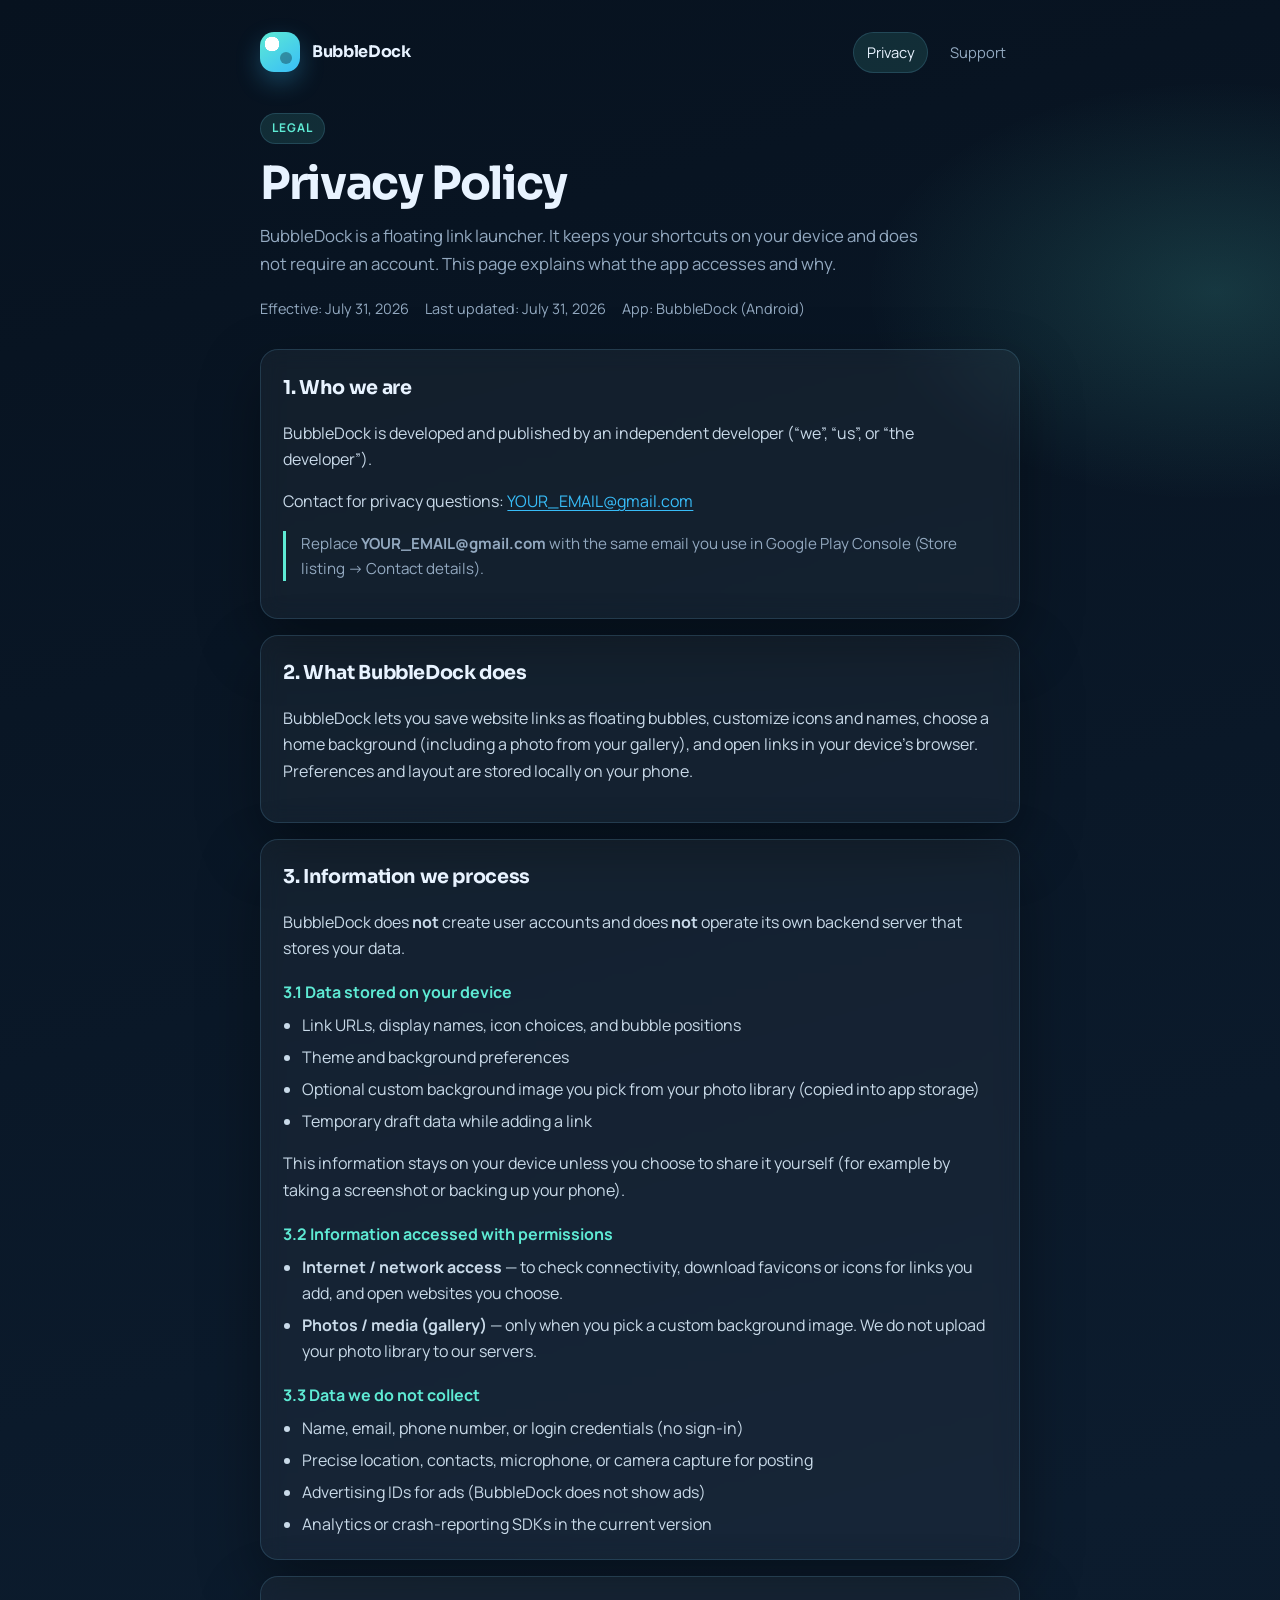
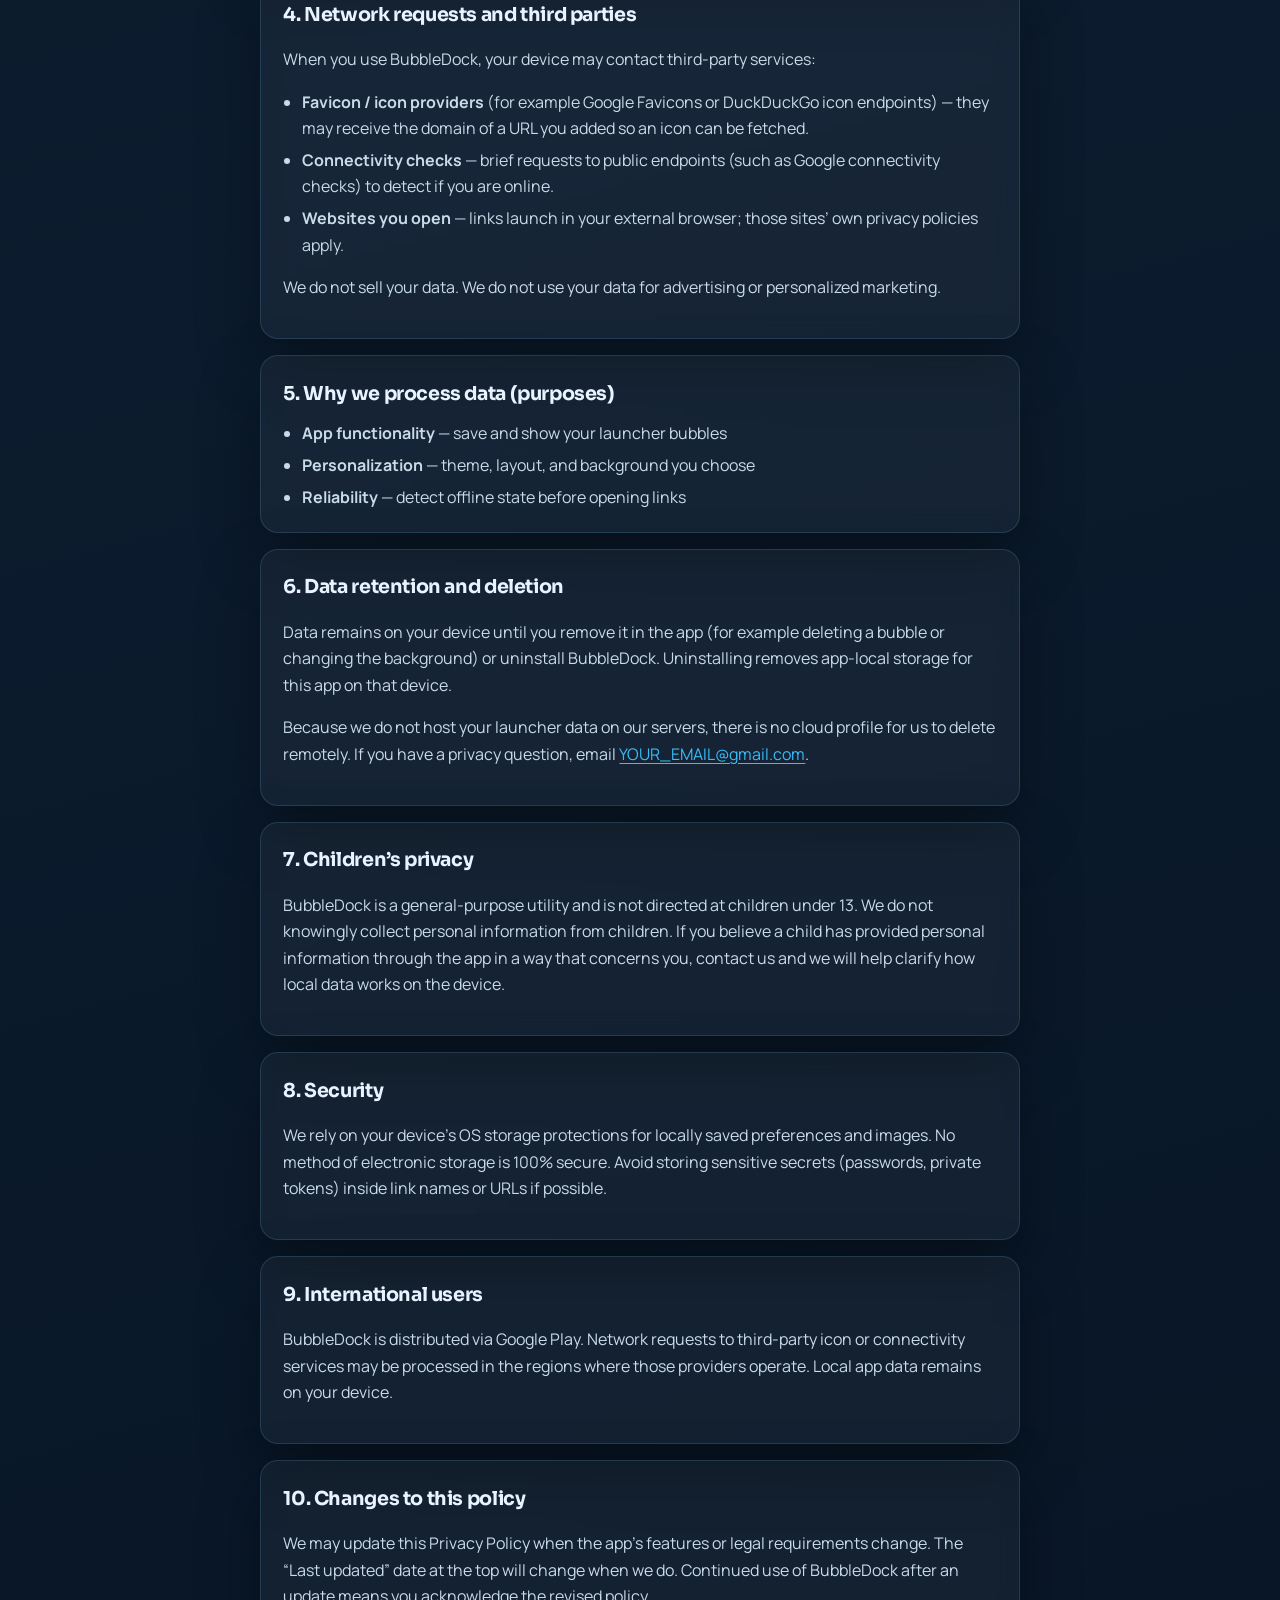
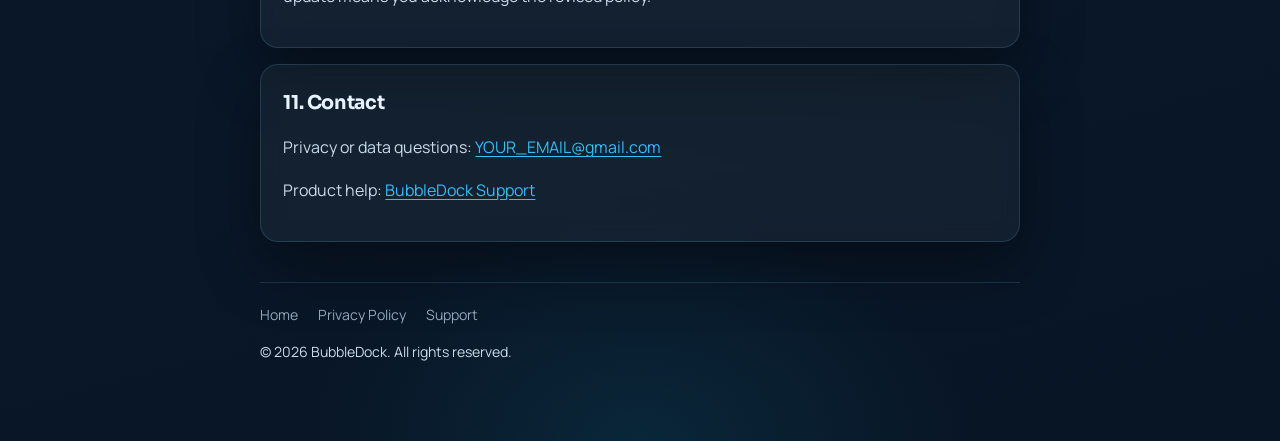
==== privacy.html @ 8c709d70 "Add files via upload" ====
<!DOCTYPE html>
<html lang="en">
<head>
  <meta charset="UTF-8" />
  <meta name="viewport" content="width=device-width, initial-scale=1" />
  <title>Privacy Policy · BubbleDock</title>
  <meta name="description" content="Privacy Policy for BubbleDock — a floating link launcher for Android." />
  <link rel="preconnect" href="https://fonts.googleapis.com" />
  <link rel="preconnect" href="https://fonts.gstatic.com" crossorigin />
  <link href="https://fonts.googleapis.com/css2?family=Manrope:wght@400;600;700&family=Sora:wght@600;700&display=swap" rel="stylesheet" />
  <link rel="stylesheet" href="styles.css" />
</head>
<body>
  <div class="shell">
    <nav class="topnav" aria-label="Primary">
      <a class="brand" href="index.html">
        <span class="brand-mark" aria-hidden="true"></span>
        BubbleDock
      </a>
      <div class="nav-links">
        <a href="privacy.html" class="active">Privacy</a>
        <a href="support.html">Support</a>
      </div>
    </nav>

    <header class="hero">
      <p class="eyebrow">Legal</p>
      <h1>Privacy Policy</h1>
      <p class="lede">
        BubbleDock is a floating link launcher. It keeps your shortcuts on your device
        and does not require an account. This page explains what the app accesses and why.
      </p>
      <div class="meta">
        <span>Effective: July 31, 2026</span>
        <span>Last updated: July 31, 2026</span>
        <span>App: BubbleDock (Android)</span>
      </div>
    </header>

    <section class="card">
      <h2>1. Who we are</h2>
      <p>
        BubbleDock is developed and published by an independent developer
        (“we”, “us”, or “the developer”).
      </p>
      <p>
        <!-- REPLACE with your real contact email before publishing -->
        Contact for privacy questions:
        <a href="mailto:YOUR_EMAIL@gmail.com">YOUR_EMAIL@gmail.com</a>
      </p>
      <p class="note">
        Replace <strong>YOUR_EMAIL@gmail.com</strong> with the same email you use in
        Google Play Console (Store listing → Contact details).
      </p>
    </section>

    <section class="card">
      <h2>2. What BubbleDock does</h2>
      <p>
        BubbleDock lets you save website links as floating bubbles, customize icons and
        names, choose a home background (including a photo from your gallery), and open
        links in your device’s browser. Preferences and layout are stored locally on your phone.
      </p>
    </section>

    <section class="card">
      <h2>3. Information we process</h2>
      <p>
        BubbleDock does <strong>not</strong> create user accounts and does
        <strong>not</strong> operate its own backend server that stores your data.
      </p>

      <h3>3.1 Data stored on your device</h3>
      <ul>
        <li>Link URLs, display names, icon choices, and bubble positions</li>
        <li>Theme and background preferences</li>
        <li>Optional custom background image you pick from your photo library (copied into app storage)</li>
        <li>Temporary draft data while adding a link</li>
      </ul>
      <p>
        This information stays on your device unless you choose to share it yourself
        (for example by taking a screenshot or backing up your phone).
      </p>

      <h3>3.2 Information accessed with permissions</h3>
      <ul>
        <li>
          <strong>Internet / network access</strong> — to check connectivity, download
          favicons or icons for links you add, and open websites you choose.
        </li>
        <li>
          <strong>Photos / media (gallery)</strong> — only when you pick a custom
          background image. We do not upload your photo library to our servers.
        </li>
      </ul>

      <h3>3.3 Data we do not collect</h3>
      <ul>
        <li>Name, email, phone number, or login credentials (no sign-in)</li>
        <li>Precise location, contacts, microphone, or camera capture for posting</li>
        <li>Advertising IDs for ads (BubbleDock does not show ads)</li>
        <li>Analytics or crash-reporting SDKs in the current version</li>
      </ul>
    </section>

    <section class="card">
      <h2>4. Network requests and third parties</h2>
      <p>When you use BubbleDock, your device may contact third-party services:</p>
      <ul>
        <li>
          <strong>Favicon / icon providers</strong> (for example Google Favicons or
          DuckDuckGo icon endpoints) — they may receive the domain of a URL you added
          so an icon can be fetched.
        </li>
        <li>
          <strong>Connectivity checks</strong> — brief requests to public endpoints
          (such as Google connectivity checks) to detect if you are online.
        </li>
        <li>
          <strong>Websites you open</strong> — links launch in your external browser;
          those sites’ own privacy policies apply.
        </li>
      </ul>
      <p>
        We do not sell your data. We do not use your data for advertising or
        personalized marketing.
      </p>
    </section>

    <section class="card">
      <h2>5. Why we process data (purposes)</h2>
      <ul>
        <li><strong>App functionality</strong> — save and show your launcher bubbles</li>
        <li><strong>Personalization</strong> — theme, layout, and background you choose</li>
        <li><strong>Reliability</strong> — detect offline state before opening links</li>
      </ul>
    </section>

    <section class="card">
      <h2>6. Data retention and deletion</h2>
      <p>
        Data remains on your device until you remove it in the app (for example deleting
        a bubble or changing the background) or uninstall BubbleDock. Uninstalling removes
        app-local storage for this app on that device.
      </p>
      <p>
        Because we do not host your launcher data on our servers, there is no cloud
        profile for us to delete remotely. If you have a privacy question, email
        <a href="mailto:YOUR_EMAIL@gmail.com">YOUR_EMAIL@gmail.com</a>.
      </p>
    </section>

    <section class="card">
      <h2>7. Children’s privacy</h2>
      <p>
        BubbleDock is a general-purpose utility and is not directed at children under 13.
        We do not knowingly collect personal information from children. If you believe a
        child has provided personal information through the app in a way that concerns you,
        contact us and we will help clarify how local data works on the device.
      </p>
    </section>

    <section class="card">
      <h2>8. Security</h2>
      <p>
        We rely on your device’s OS storage protections for locally saved preferences and
        images. No method of electronic storage is 100% secure. Avoid storing sensitive
        secrets (passwords, private tokens) inside link names or URLs if possible.
      </p>
    </section>

    <section class="card">
      <h2>9. International users</h2>
      <p>
        BubbleDock is distributed via Google Play. Network requests to third-party icon or
        connectivity services may be processed in the regions where those providers operate.
        Local app data remains on your device.
      </p>
    </section>

    <section class="card">
      <h2>10. Changes to this policy</h2>
      <p>
        We may update this Privacy Policy when the app’s features or legal requirements
        change. The “Last updated” date at the top will change when we do. Continued use
        of BubbleDock after an update means you acknowledge the revised policy.
      </p>
    </section>

    <section class="card">
      <h2>11. Contact</h2>
      <p>
        Privacy or data questions:
        <a href="mailto:YOUR_EMAIL@gmail.com">YOUR_EMAIL@gmail.com</a>
      </p>
      <p>
        Product help:
        <a href="support.html">BubbleDock Support</a>
      </p>
    </section>

    <footer>
      <div class="footer-links">
        <a href="index.html">Home</a>
        <a href="privacy.html">Privacy Policy</a>
        <a href="support.html">Support</a>
      </div>
      <p>© 2026 BubbleDock. All rights reserved.</p>
    </footer>
  </div>
</body>
</html>
---- styles.css ----
:root {
  --bg-deep: #07121f;
  --bg-mid: #0c1c2e;
  --bg-card: rgba(255, 255, 255, 0.045);
  --line: rgba(125, 211, 252, 0.16);
  --text: #e8f3ff;
  --muted: #93a9c0;
  --accent: #5eead4;
  --accent-2: #38bdf8;
  --accent-soft: rgba(94, 234, 212, 0.12);
  --warn: #fbbf24;
  --radius: 18px;
  --shadow: 0 24px 60px rgba(0, 0, 0, 0.35);
  --max: 760px;
  --font-display: "Sora", system-ui, sans-serif;
  --font-body: "Manrope", system-ui, sans-serif;
}

*,
*::before,
*::after {
  box-sizing: border-box;
}

html {
  scroll-behavior: smooth;
}

body {
  margin: 0;
  min-height: 100vh;
  color: var(--text);
  font-family: var(--font-body);
  background:
    radial-gradient(900px 500px at 12% -10%, rgba(56, 189, 248, 0.22), transparent 55%),
    radial-gradient(700px 420px at 95% 8%, rgba(94, 234, 212, 0.16), transparent 50%),
    radial-gradient(600px 400px at 50% 100%, rgba(14, 116, 144, 0.18), transparent 55%),
    linear-gradient(165deg, var(--bg-deep), var(--bg-mid) 45%, #081525);
  line-height: 1.65;
}

a {
  color: var(--accent-2);
  text-decoration-thickness: 1px;
  text-underline-offset: 3px;
}

a:hover {
  color: var(--accent);
}

.shell {
  width: min(var(--max), calc(100% - 2rem));
  margin: 0 auto;
  padding: 2rem 0 4rem;
}

.topnav {
  display: flex;
  align-items: center;
  justify-content: space-between;
  gap: 1rem;
  margin-bottom: 2.5rem;
}

.brand {
  display: inline-flex;
  align-items: center;
  gap: 0.75rem;
  color: var(--text);
  text-decoration: none;
  font-family: var(--font-display);
  font-weight: 700;
  letter-spacing: -0.02em;
}

.brand-mark {
  width: 40px;
  height: 40px;
  border-radius: 14px;
  background:
    radial-gradient(circle at 30% 30%, #fff 0 18%, transparent 19%),
    linear-gradient(145deg, var(--accent), var(--accent-2));
  box-shadow: 0 10px 24px rgba(56, 189, 248, 0.28);
  position: relative;
}

.brand-mark::after {
  content: "";
  position: absolute;
  inset: auto 8px 8px auto;
  width: 12px;
  height: 12px;
  border-radius: 50%;
  background: rgba(7, 18, 31, 0.35);
}

.nav-links {
  display: flex;
  gap: 0.5rem;
  flex-wrap: wrap;
}

.nav-links a {
  color: var(--muted);
  text-decoration: none;
  font-size: 0.92rem;
  padding: 0.45rem 0.8rem;
  border-radius: 999px;
  border: 1px solid transparent;
}

.nav-links a:hover,
.nav-links a.active {
  color: var(--text);
  background: var(--accent-soft);
  border-color: var(--line);
}

.hero {
  margin-bottom: 1.75rem;
}

.eyebrow {
  display: inline-block;
  margin: 0 0 0.85rem;
  padding: 0.3rem 0.7rem;
  border-radius: 999px;
  border: 1px solid var(--line);
  background: var(--accent-soft);
  color: var(--accent);
  font-size: 0.75rem;
  font-weight: 700;
  letter-spacing: 0.08em;
  text-transform: uppercase;
}

h1 {
  margin: 0 0 0.75rem;
  font-family: var(--font-display);
  font-size: clamp(2rem, 5vw, 2.85rem);
  line-height: 1.15;
  letter-spacing: -0.03em;
}

.lede {
  margin: 0;
  max-width: 42rem;
  color: var(--muted);
  font-size: 1.05rem;
}

.meta {
  display: flex;
  flex-wrap: wrap;
  gap: 0.6rem 1rem;
  margin-top: 1.25rem;
  color: var(--muted);
  font-size: 0.9rem;
}

.card {
  background: var(--bg-card);
  border: 1px solid var(--line);
  border-radius: var(--radius);
  padding: 1.35rem 1.4rem;
  box-shadow: var(--shadow);
  backdrop-filter: blur(10px);
}

.card + .card {
  margin-top: 1rem;
}

.grid {
  display: grid;
  gap: 1rem;
}

@media (min-width: 720px) {
  .grid.two {
    grid-template-columns: 1fr 1fr;
  }
}

h2 {
  margin: 0 0 0.65rem;
  font-family: var(--font-display);
  font-size: 1.2rem;
  letter-spacing: -0.02em;
}

h3 {
  margin: 1.1rem 0 0.4rem;
  font-size: 1rem;
  color: var(--accent);
}

p,
li {
  color: #c9dae9;
}

ul {
  margin: 0.4rem 0 0;
  padding-left: 1.15rem;
}

li + li {
  margin-top: 0.35rem;
}

.note {
  border-left: 3px solid var(--accent);
  padding-left: 0.9rem;
  color: var(--muted);
  font-size: 0.95rem;
}

.callout {
  display: flex;
  gap: 0.85rem;
  align-items: flex-start;
  padding: 1rem 1.1rem;
  border-radius: 14px;
  background: rgba(251, 191, 36, 0.08);
  border: 1px solid rgba(251, 191, 36, 0.25);
}

.callout strong {
  color: var(--warn);
}

.btn-row {
  display: flex;
  flex-wrap: wrap;
  gap: 0.75rem;
  margin-top: 1.1rem;
}

.btn {
  display: inline-flex;
  align-items: center;
  justify-content: center;
  gap: 0.4rem;
  padding: 0.75rem 1.1rem;
  border-radius: 12px;
  border: 1px solid transparent;
  font-weight: 700;
  text-decoration: none;
  font-family: var(--font-display);
  font-size: 0.95rem;
}

.btn-primary {
  color: #042f2e;
  background: linear-gradient(135deg, var(--accent), #67e8f9);
}

.btn-primary:hover {
  color: #042f2e;
  filter: brightness(1.05);
}

.btn-ghost {
  color: var(--text);
  background: transparent;
  border-color: var(--line);
}

.btn-ghost:hover {
  color: var(--accent);
  border-color: rgba(94, 234, 212, 0.4);
}

.faq details {
  border-top: 1px solid var(--line);
  padding: 0.9rem 0;
}

.faq details:first-of-type {
  border-top: 0;
  padding-top: 0;
}

.faq summary {
  cursor: pointer;
  font-weight: 700;
  color: var(--text);
  list-style: none;
}

.faq summary::-webkit-details-marker {
  display: none;
}

.faq summary::after {
  content: "+";
  float: right;
  color: var(--accent);
  font-weight: 700;
}

.faq details[open] summary::after {
  content: "–";
}

.faq details p {
  margin: 0.55rem 0 0;
}

footer {
  margin-top: 2.5rem;
  padding-top: 1.25rem;
  border-top: 1px solid var(--line);
  color: var(--muted);
  font-size: 0.88rem;
}

.footer-links {
  display: flex;
  flex-wrap: wrap;
  gap: 0.75rem 1.25rem;
  margin-bottom: 0.75rem;
}

.footer-links a {
  color: var(--muted);
  text-decoration: none;
}

.footer-links a:hover {
  color: var(--accent);
}

@media (max-width: 560px) {
  .topnav {
    flex-direction: column;
    align-items: flex-start;
  }

  .shell {
    width: min(var(--max), calc(100% - 1.5rem));
  }
}
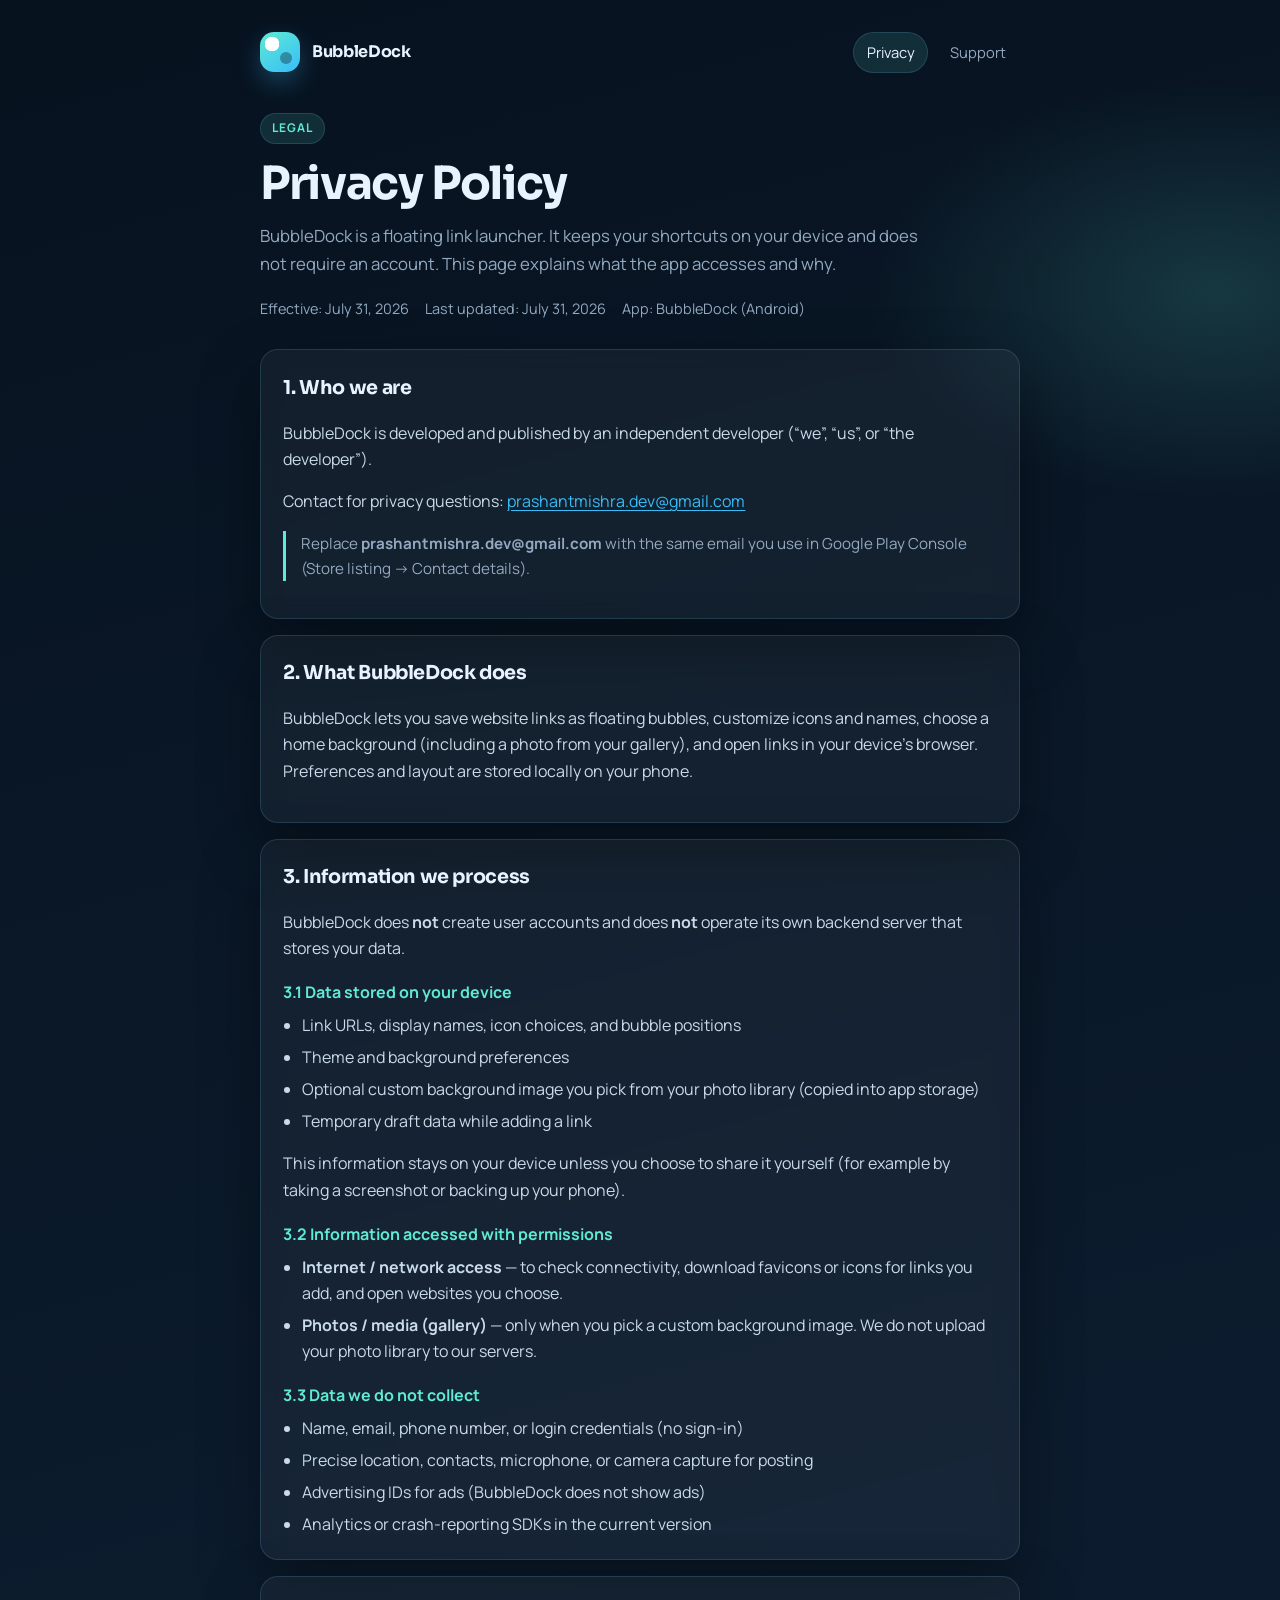
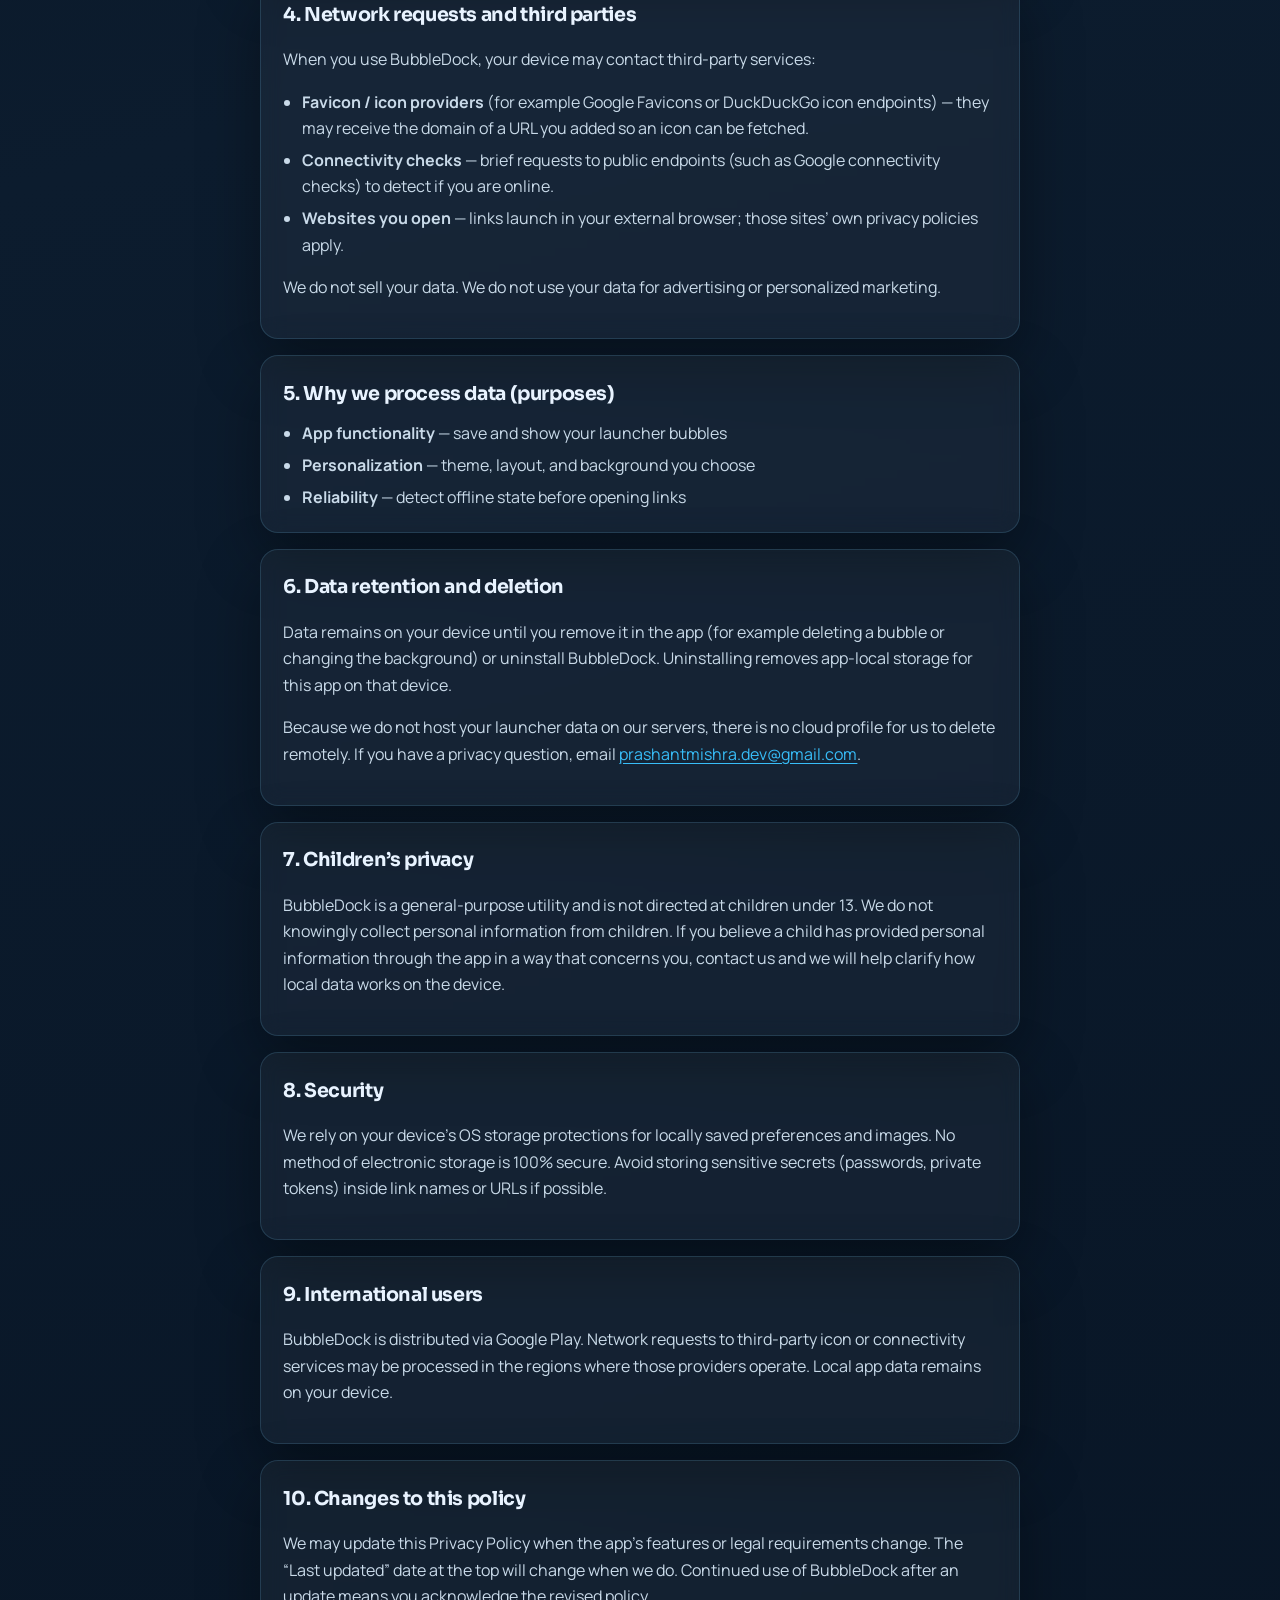
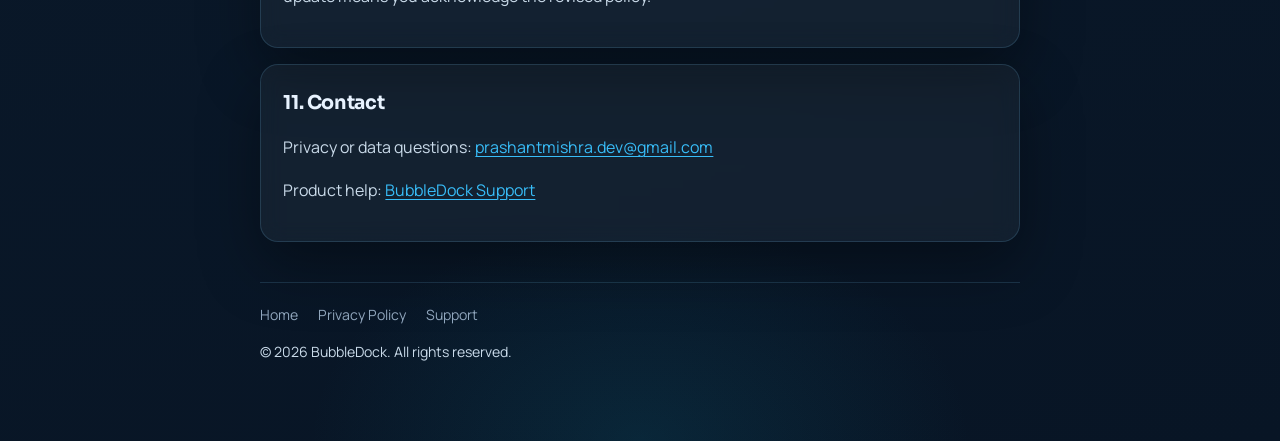
==== commit 3080a0e0: "Update contact email in privacy.html" ====
--- a/privacy.html
+++ b/privacy.html
@@ -46,10 +46,10 @@
       <p>
         <!-- REPLACE with your real contact email before publishing -->
         Contact for privacy questions:
-        <a href="mailto:YOUR_EMAIL@gmail.com">YOUR_EMAIL@gmail.com</a>
+        <a href="mailto:prashantmishra.dev@gmail.com">prashantmishra.dev@gmail.com</a>
       </p>
       <p class="note">
-        Replace <strong>YOUR_EMAIL@gmail.com</strong> with the same email you use in
+        Replace <strong>prashantmishra.dev@gmail.com</strong> with the same email you use in
         Google Play Console (Store listing → Contact details).
       </p>
     </section>
@@ -146,7 +146,7 @@
       <p>
         Because we do not host your launcher data on our servers, there is no cloud
         profile for us to delete remotely. If you have a privacy question, email
-        <a href="mailto:YOUR_EMAIL@gmail.com">YOUR_EMAIL@gmail.com</a>.
+        <a href="mailto:prashantmishra.dev@gmail.com">prashantmishra.dev@gmail.com</a>.
       </p>
     </section>
 
@@ -191,7 +191,7 @@
       <h2>11. Contact</h2>
       <p>
         Privacy or data questions:
-        <a href="mailto:YOUR_EMAIL@gmail.com">YOUR_EMAIL@gmail.com</a>
+        <a href="mailto:prashantmishra.dev@gmail.com">prashantmishra.dev@gmail.com</a>
       </p>
       <p>
         Product help:
